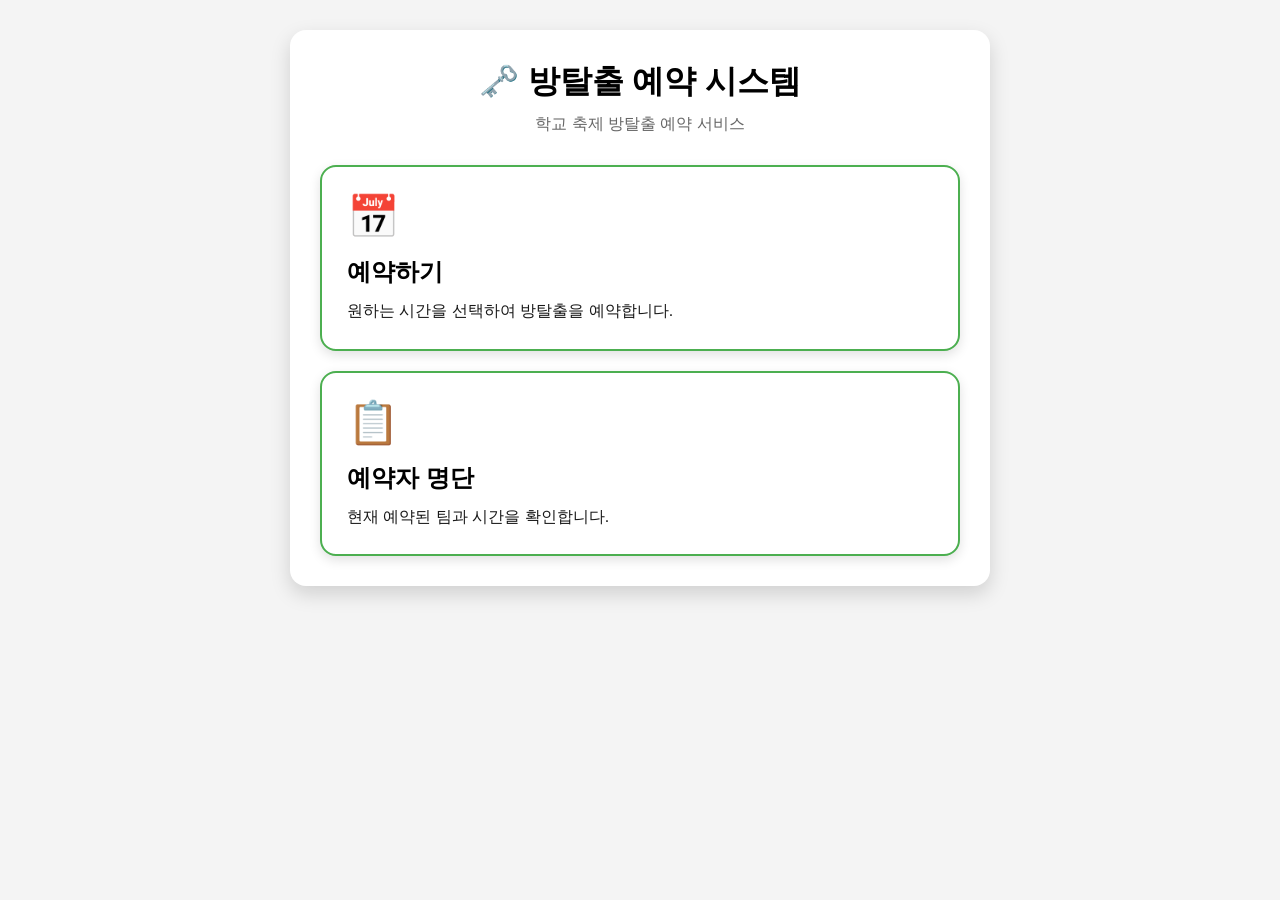
==== index.html @ 9d643094 "Add files via upload" ====
<!DOCTYPE html>
<html lang="ko">

<head>

    <meta charset="UTF-8">
    <meta name="viewport" content="width=device-width, initial-scale=1.0">

    <title>UNI.CON 방탈출 예약 시스템</title>

    <link rel="icon" href="favicon.ico">
    <link rel="stylesheet" href="style.css">

</head>

<body>

    <div class="container">

        <h1>🗝️ 방탈출 예약 시스템</h1>

        <p class="subtitle">
            학교 축제 방탈출 예약 서비스
        </p>

        <div class="menu">

            <div class="card" onclick="location.href='reservation/'">

                <div class="icon">📅</div>

                <div class="card-title">
                    예약하기
                </div>

                <div class="card-desc">
                    원하는 시간을 선택하여 방탈출을 예약합니다.
                </div>

            </div>

            <div class="card" onclick="location.href='list/'">

                <div class="icon">📋</div>

                <div class="card-title">
                    예약자 명단
                </div>

                <div class="card-desc">
                    현재 예약된 팀과 시간을 확인합니다.
                </div>

            </div>

        </div>

    </div>

</body>

</html>
---- style.css ----
/* ===========================
   기본 설정
=========================== */

*{
    margin:0;
    padding:0;
    box-sizing:border-box;
}

body{
    font-family:Arial, Helvetica, sans-serif;
    background:#f4f4f4;
    display:flex;
    justify-content:center;
    align-items:flex-start;
    min-height:100vh;
    padding:30px 15px;

    user-select:none;
    -webkit-user-select:none;
    -moz-user-select:none;
    -ms-user-select:none;
}

input,
textarea,
select{
    user-select:text;
    -webkit-user-select:text;
}

/* ===========================
   컨테이너
=========================== */

.container{
    width:100%;
    max-width:700px;

    background:white;

    padding:30px;

    border-radius:16px;

    box-shadow:0 8px 20px rgba(0,0,0,.15);
}

/* ===========================
   제목
=========================== */

h1,
h2{
    text-align:center;
    margin-bottom:10px;
}

.subtitle{
    text-align:center;
    color:#666;
    margin-bottom:30px;
}

/* ===========================
   메인 메뉴
=========================== */

.menu{

    display:flex;
    flex-direction:column;

    gap:20px;

}

.card{

    background:white;

    border:2px solid #4CAF50;

    border-radius:16px;

    padding:25px;

    cursor:pointer;

    transition:.2s;

    box-shadow:0 4px 12px rgba(0,0,0,.12);

}

.card:hover{

    transform:translateY(-5px);

    box-shadow:0 10px 22px rgba(0,0,0,.18);

    background:#4CAF50;

    color:white;

}

.icon{

    font-size:42px;

    margin-bottom:15px;

}

.card-title{

    font-size:24px;

    font-weight:bold;

    margin-bottom:10px;

}

.card-desc{

    line-height:1.6;

    opacity:.9;

}

/* ===========================
   입력폼
=========================== */

label{

    display:block;

    margin-top:18px;

    margin-bottom:6px;

    font-weight:bold;

}

input,
select{

    width:100%;

    padding:12px;

    border:1px solid #ccc;

    border-radius:8px;

    font-size:16px;

}

input:focus,
select:focus{

    outline:none;

    border-color:#4CAF50;

}

/* ===========================
   버튼
=========================== */

button{

    width:100%;

    margin-top:20px;

    padding:12px;

    border:none;

    border-radius:8px;

    background:#4CAF50;

    color:white;

    font-size:16px;

    cursor:pointer;

    transition:.2s;

}

button:hover{

    background:#43a047;

}

.button-group{

    display:flex;

    gap:10px;

}

.button-group button{

    margin-top:20px;

}

/* ===========================
   결과창
=========================== */

#result{

    margin-top:25px;

    padding:15px;

    background:#f5f5f5;

    border-radius:8px;

    text-align:center;

    line-height:1.8;

}

/* ===========================
   표
=========================== */

table{

    width:100%;

    margin-top:20px;

    border-collapse:collapse;

}

th{

    background:#4CAF50;

    color:white;

}

th,
td{

    border:1px solid #ddd;

    padding:10px;

    text-align:center;

}

tr:nth-child(even){

    background:#fafafa;

}

tr:hover{

    background:#eef8ee;

}

/* ===========================
   모바일
=========================== */

@media(max-width:600px){

    .container{

        padding:20px;

    }

    .card{

        padding:20px;

    }

    .card-title{

        font-size:22px;

    }

    .icon{

        font-size:38px;

    }

    .button-group{

        flex-direction:column;

    }

    table{

        font-size:14px;

    }

    th,
    td{

        padding:8px;

    }

}

/* ===========================
   예약 페이지
=========================== */

.form-card{

    background:#fff;

    border:1px solid #ddd;

    border-radius:16px;

    padding:25px;

    margin-bottom:20px;

    box-shadow:0 4px 12px rgba(0,0,0,.08);

}

.form-card label:first-child{
    margin-top:0;
}

.button-group{

    display:flex;

    gap:12px;

}

.button-group button{

    flex:1;

}

#result{

    margin:20px 0;

    padding:15px;

    border-radius:10px;

    background:#f8f8f8;

    text-align:center;

    min-height:24px;

}
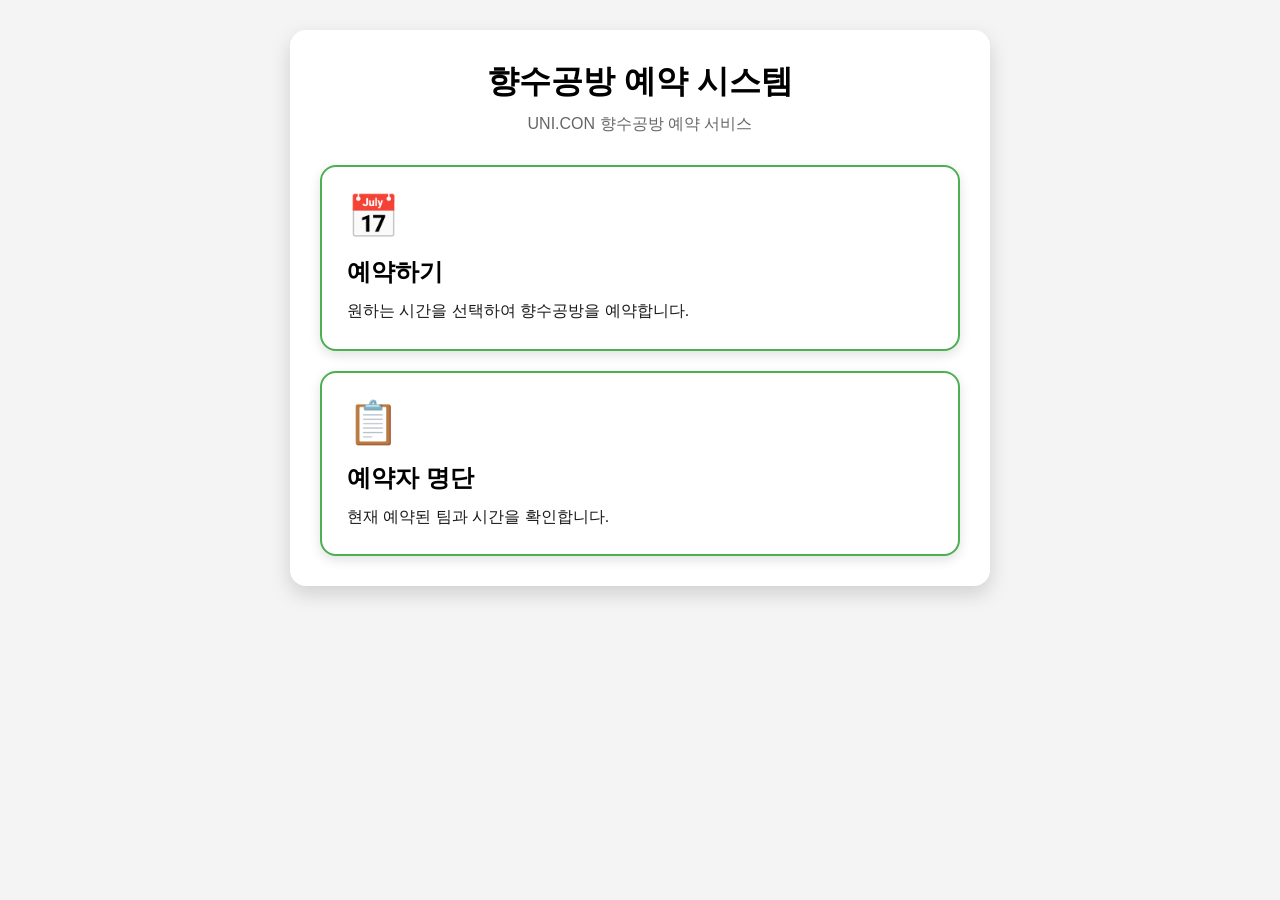
==== commit ff5fe80b: "Update title and content for 향수공방 reservation" ====
--- a/index.html
+++ b/index.html
@@ -6,7 +6,7 @@
     <meta charset="UTF-8">
     <meta name="viewport" content="width=device-width, initial-scale=1.0">
 
-    <title>UNI.CON 방탈출 예약 시스템</title>
+    <title>UNI.CON 향수공방 예약 시스템</title>
 
     <link rel="icon" href="favicon.ico">
     <link rel="stylesheet" href="style.css">
@@ -17,10 +17,10 @@
 
     <div class="container">
 
-        <h1>🗝️ 방탈출 예약 시스템</h1>
+        <h1>향수공방 예약 시스템</h1>
 
         <p class="subtitle">
-            학교 축제 방탈출 예약 서비스
+            UNI.CON 향수공방 예약 서비스
         </p>
 
         <div class="menu">
@@ -34,7 +34,7 @@
                 </div>
 
                 <div class="card-desc">
-                    원하는 시간을 선택하여 방탈출을 예약합니다.
+                    원하는 시간을 선택하여 향수공방을 예약합니다.
                 </div>
 
             </div>
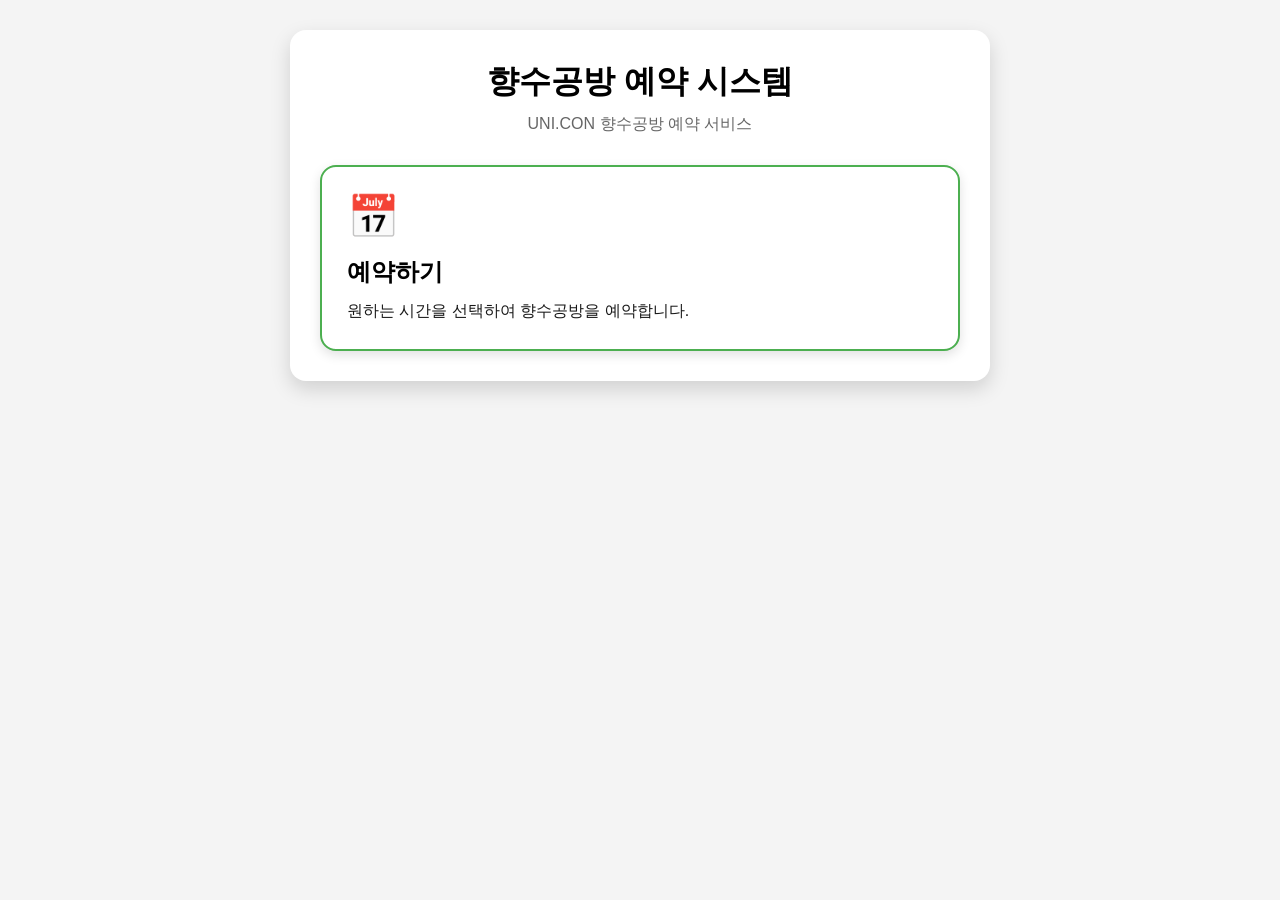
==== commit 40b608c0: "add api key" ====
--- a/index.html
+++ b/index.html
@@ -39,7 +39,7 @@
 
             </div>
 
-            <div class="card" onclick="location.href='list/'">
+            <!--<div class="card" onclick="location.href='list/'">
 
                 <div class="icon">📋</div>
 
@@ -52,7 +52,7 @@
                 </div>
 
             </div>
-
+        -->
         </div>
 
     </div>
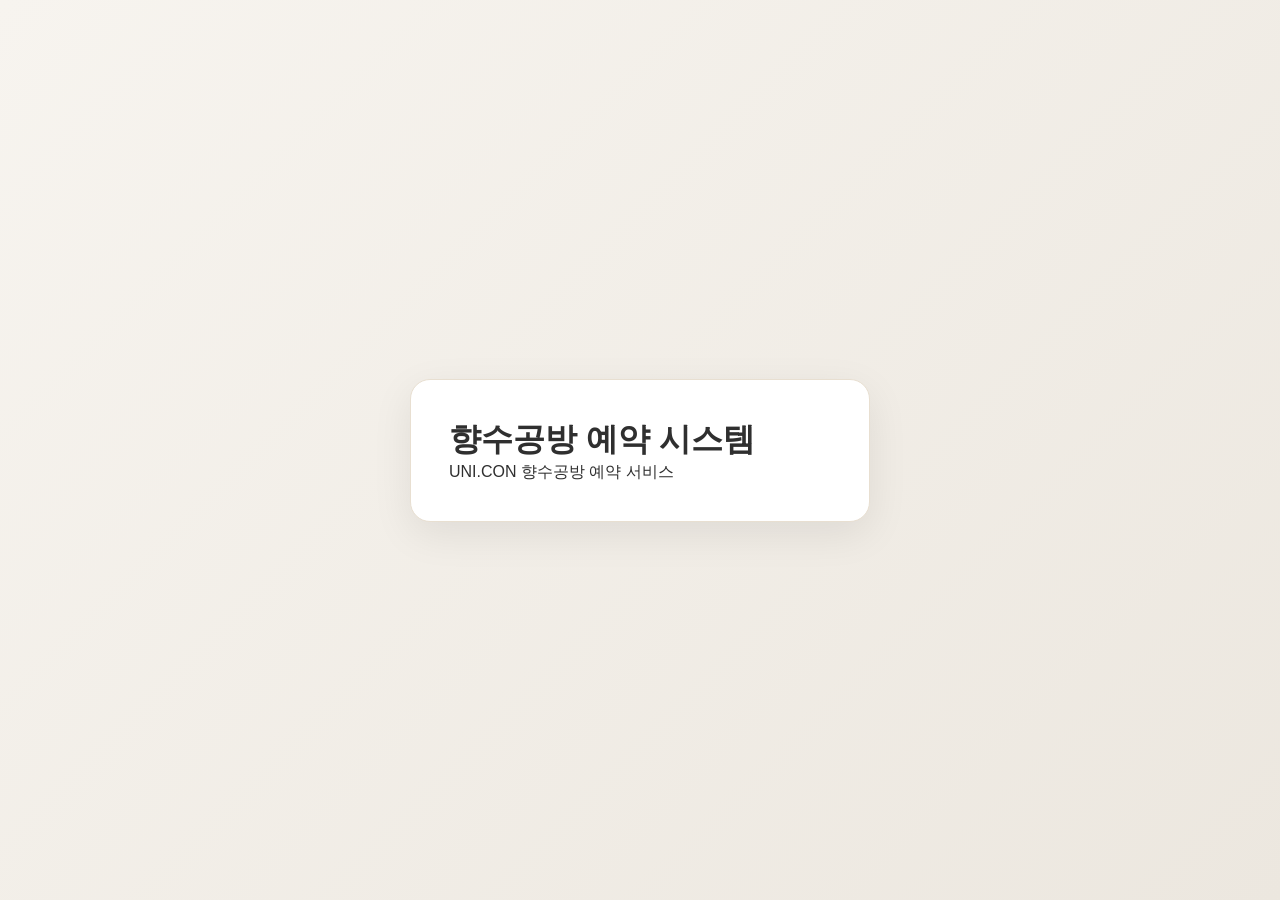
==== commit 322ef7ae: "Remove commented-out menu div in index.html" ====
--- a/index.html
+++ b/index.html
@@ -23,7 +23,7 @@
             UNI.CON 향수공방 예약 서비스
         </p>
 
-        <div class="menu">
+       <!-- <div class="menu">
 
             <div class="card" onclick="location.href='reservation/'">
 
--- a/style.css
+++ b/style.css
@@ -1,6 +1,6 @@
-/* ===========================
-   기본 설정
-=========================== */
+/* ==========================
+   PERFUME STUDIO - Luxury Theme
+========================== */
 
 *{
     margin:0;
@@ -8,158 +8,139 @@
     box-sizing:border-box;
 }
 
+:root{
+
+    --bg:#f5f3ef;
+    --card:#ffffff;
+    --gold:#b8924f;
+    --gold-dark:#8b6b35;
+    --green:#1f3a33;
+    --border:#e8dfd1;
+    --text:#2f2f2f;
+    --sub:#777;
+
+}
+
 body{
-    font-family:Arial, Helvetica, sans-serif;
-    background:#f4f4f4;
+
+    min-height:100vh;
+
     display:flex;
     justify-content:center;
-    align-items:flex-start;
-    min-height:100vh;
-    padding:30px 15px;
+    align-items:center;
+
+    padding:30px;
+
+    background:
+        linear-gradient(135deg,#f7f4ef,#ece7df);
+
+    font-family:
+        "Pretendard",
+        "Noto Sans KR",
+        sans-serif;
+
+    color:var(--text);
+
+}
+
+/* ==========================
+   카드
+========================== */
+
+.container{
+
+    width:100%;
+    max-width:460px;
+
+    background:var(--card);
+
+    border:1px solid var(--border);
+
+    border-radius:20px;
+
+    padding:38px;
+
+    box-shadow:
+        0 12px 40px rgba(0,0,0,.08);
+
+}
+
+/* ==========================
+   제목
+========================== */
+
+h2{
+
+    text-align:center;
+
+    font-size:32px;
+
+    color:var(--green);
+
+    letter-spacing:2px;
+
+    margin-bottom:30px;
 
     user-select:none;
-    -webkit-user-select:none;
-    -moz-user-select:none;
-    -ms-user-select:none;
-}
-
-input,
-textarea,
-select{
-    user-select:text;
-    -webkit-user-select:text;
-}
-
-/* ===========================
-   컨테이너
-=========================== */
-
-.container{
-    width:100%;
-    max-width:700px;
-
-    background:white;
-
-    padding:30px;
-
-    border-radius:16px;
-
-    box-shadow:0 8px 20px rgba(0,0,0,.15);
-}
-
-/* ===========================
-   제목
-=========================== */
-
-h1,
-h2{
-    text-align:center;
-    margin-bottom:10px;
-}
-
-.subtitle{
-    text-align:center;
-    color:#666;
-    margin-bottom:30px;
-}
-
-/* ===========================
-   메인 메뉴
-=========================== */
-
-.menu{
-
-    display:flex;
-    flex-direction:column;
-
-    gap:20px;
-
-}
-
-.card{
-
-    background:white;
-
-    border:2px solid #4CAF50;
-
-    border-radius:16px;
-
-    padding:25px;
-
-    cursor:pointer;
-
-    transition:.2s;
-
-    box-shadow:0 4px 12px rgba(0,0,0,.12);
-
-}
-
-.card:hover{
-
-    transform:translateY(-5px);
-
-    box-shadow:0 10px 22px rgba(0,0,0,.18);
-
-    background:#4CAF50;
-
-    color:white;
-
-}
-
-.icon{
-
-    font-size:42px;
-
-    margin-bottom:15px;
-
-}
-
-.card-title{
-
-    font-size:24px;
-
-    font-weight:bold;
-
-    margin-bottom:10px;
-
-}
-
-.card-desc{
-
-    line-height:1.6;
-
-    opacity:.9;
-
-}
-
-/* ===========================
-   입력폼
-=========================== */
+
+}
+
+h2::after{
+
+    content:"";
+
+    display:block;
+
+    width:70px;
+
+    height:2px;
+
+    margin:12px auto 0;
+
+    background:var(--gold);
+
+}
+
+/* ==========================
+   라벨
+========================== */
 
 label{
 
     display:block;
 
-    margin-top:18px;
-
-    margin-bottom:6px;
-
-    font-weight:bold;
-
-}
+    margin-bottom:8px;
+
+    color:var(--green);
+
+    font-weight:600;
+
+    user-select:none;
+
+}
+
+/* ==========================
+   입력창
+========================== */
 
 input,
 select{
 
     width:100%;
 
-    padding:12px;
-
-    border:1px solid #ccc;
-
-    border-radius:8px;
-
-    font-size:16px;
+    padding:14px;
+
+    margin-bottom:18px;
+
+    border:1px solid var(--border);
+
+    border-radius:12px;
+
+    background:#faf9f7;
+
+    font-size:15px;
+
+    transition:.2s;
 
 }
 
@@ -168,224 +149,107 @@
 
     outline:none;
 
-    border-color:#4CAF50;
-
-}
-
-/* ===========================
+    border-color:var(--gold);
+
+    box-shadow:
+        0 0 0 4px rgba(184,146,79,.15);
+
+}
+
+/* ==========================
    버튼
-=========================== */
+========================== */
 
 button{
 
     width:100%;
 
-    margin-top:20px;
-
-    padding:12px;
+    padding:15px;
 
     border:none;
 
-    border-radius:8px;
-
-    background:#4CAF50;
+    border-radius:12px;
+
+    background:var(--green);
 
     color:white;
 
     font-size:16px;
 
+    font-weight:600;
+
     cursor:pointer;
 
-    transition:.2s;
+    transition:.25s;
 
 }
 
 button:hover{
 
-    background:#43a047;
-
-}
-
-.button-group{
-
-    display:flex;
-
-    gap:10px;
-
-}
-
-.button-group button{
-
-    margin-top:20px;
-
-}
-
-/* ===========================
-   결과창
-=========================== */
+    background:#2d5549;
+
+    transform:translateY(-2px);
+
+}
+
+button:active{
+
+    transform:scale(.98);
+
+}
+
+button:disabled{
+
+    opacity:.6;
+
+    cursor:not-allowed;
+
+}
+
+/* ==========================
+   예약 결과
+========================== */
 
 #result{
 
-    margin-top:25px;
-
-    padding:15px;
-
-    background:#f5f5f5;
-
-    border-radius:8px;
-
-    text-align:center;
+    margin-top:22px;
+
+    padding:18px;
+
+    background:#faf8f4;
+
+    border-left:4px solid var(--gold);
+
+    border-radius:10px;
 
     line-height:1.8;
 
 }
 
-/* ===========================
-   표
-=========================== */
-
-table{
-
-    width:100%;
-
-    margin-top:20px;
-
-    border-collapse:collapse;
-
-}
-
-th{
-
-    background:#4CAF50;
-
-    color:white;
-
-}
-
-th,
-td{
-
-    border:1px solid #ddd;
-
-    padding:10px;
-
-    text-align:center;
-
-}
-
-tr:nth-child(even){
-
-    background:#fafafa;
-
-}
-
-tr:hover{
-
-    background:#eef8ee;
-
-}
-
-/* ===========================
+#result h3{
+
+    color:var(--green);
+
+    margin-bottom:10px;
+
+}
+
+/* ==========================
    모바일
-=========================== */
-
-@media(max-width:600px){
+========================== */
+
+@media(max-width:520px){
+
+    body{
+
+        padding:18px;
+
+    }
 
     .container{
 
-        padding:20px;
+        padding:26px;
 
     }
 
-    .card{
-
-        padding:20px;
-
-    }
-
-    .card-title{
-
-        font-size:22px;
-
-    }
-
-    .icon{
-
-        font-size:38px;
-
-    }
-
-    .button-group{
-
-        flex-direction:column;
-
-    }
-
-    table{
-
-        font-size:14px;
-
-    }
-
-    th,
-    td{
-
-        padding:8px;
-
-    }
-
-}
-
-/* ===========================
-   예약 페이지
-=========================== */
-
-.form-card{
-
-    background:#fff;
-
-    border:1px solid #ddd;
-
-    border-radius:16px;
-
-    padding:25px;
-
-    margin-bottom:20px;
-
-    box-shadow:0 4px 12px rgba(0,0,0,.08);
-
-}
-
-.form-card label:first-child{
-    margin-top:0;
-}
-
-.button-group{
-
-    display:flex;
-
-    gap:12px;
-
-}
-
-.button-group button{
-
-    flex:1;
-
-}
-
-#result{
-
-    margin:20px 0;
-
-    padding:15px;
-
-    border-radius:10px;
-
-    background:#f8f8f8;
-
-    text-align:center;
-
-    min-height:24px;
-
 }
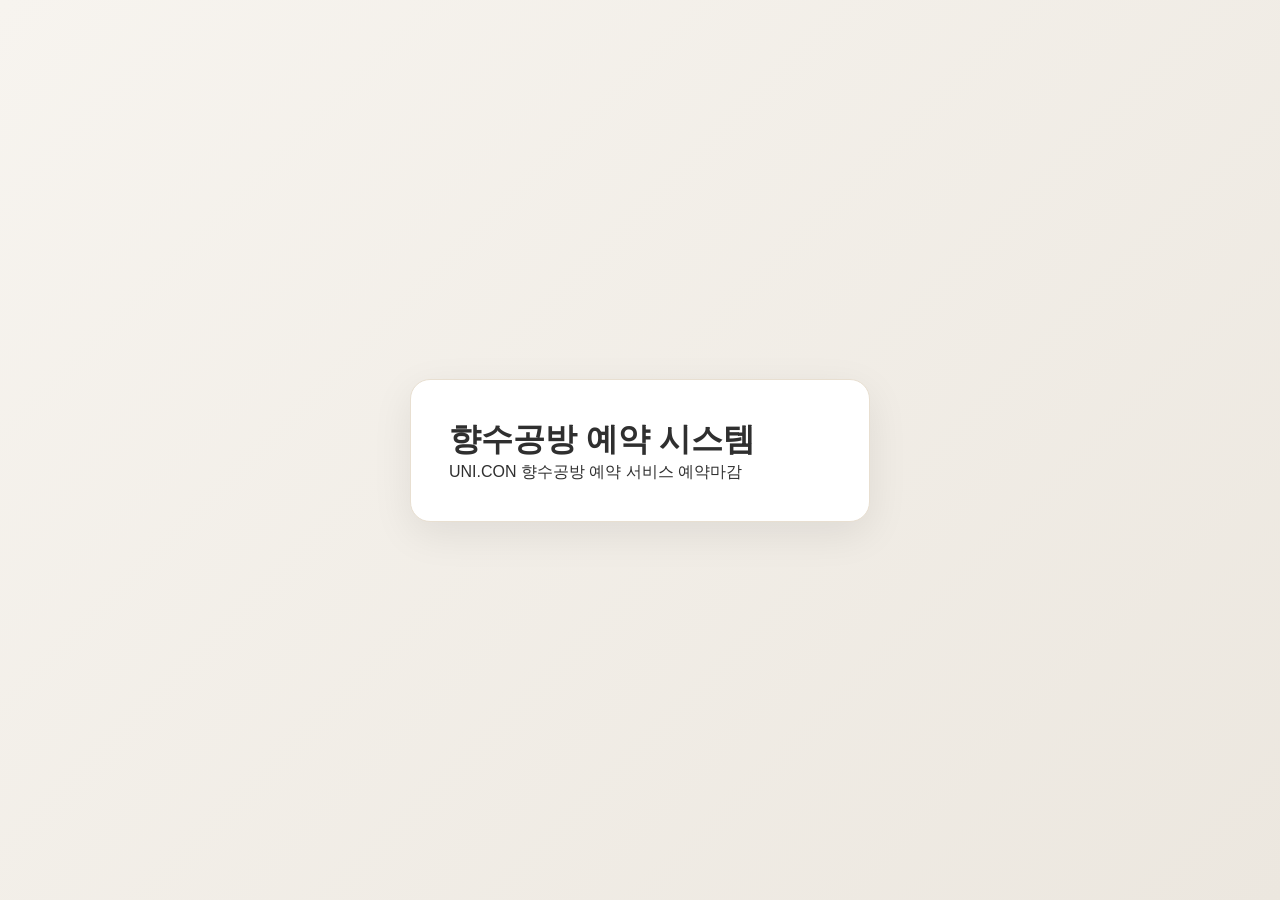
==== commit 5227f10d: "Update index.html" ====
--- a/index.html
+++ b/index.html
@@ -21,6 +21,7 @@
 
         <p class="subtitle">
             UNI.CON 향수공방 예약 서비스
+            예약마감
         </p>
 
        <!-- <div class="menu">
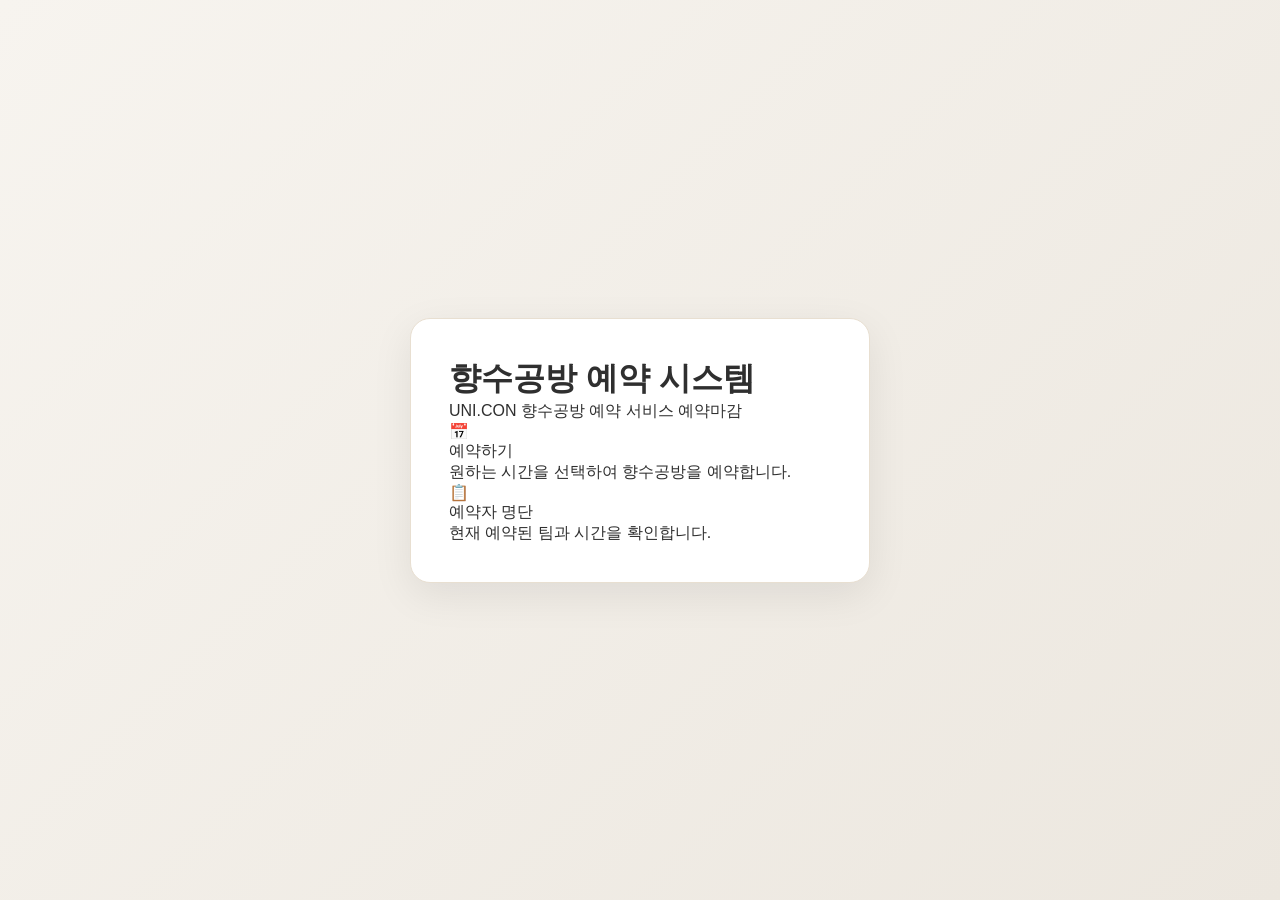
==== commit bccbe7b5: "final" ====
--- a/index.html
+++ b/index.html
@@ -24,7 +24,7 @@
             예약마감
         </p>
 
-       <!-- <div class="menu">
+       <div class="menu">
 
             <div class="card" onclick="location.href='reservation/'">
 
@@ -40,7 +40,7 @@
 
             </div>
 
-            <!--<div class="card" onclick="location.href='list/'">
+            <div class="card" onclick="location.href='list/'">
 
                 <div class="icon">📋</div>
 
@@ -53,11 +53,11 @@
                 </div>
 
             </div>
-        -->
+        
         </div>
 
     </div>
 
 </body>
 
-</html>
+</html>
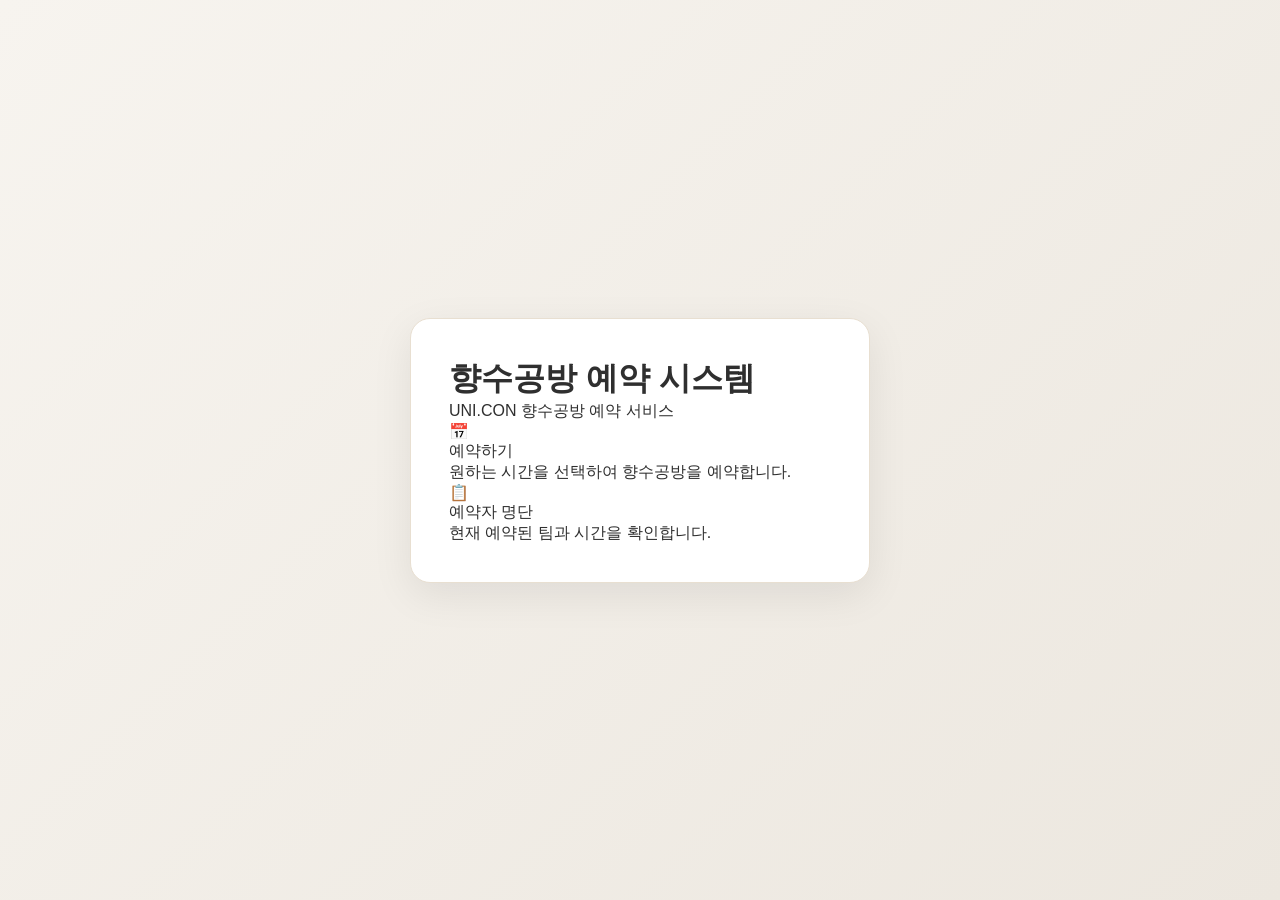
==== commit b7113506: "ㅁ" ====
--- a/index.html
+++ b/index.html
@@ -20,9 +20,7 @@
         <h1>향수공방 예약 시스템</h1>
 
         <p class="subtitle">
-            UNI.CON 향수공방 예약 서비스
-            예약마감
-        </p>
+            UNI.CON 향수공방 예약 서비스</p>
 
        <div class="menu">
 
